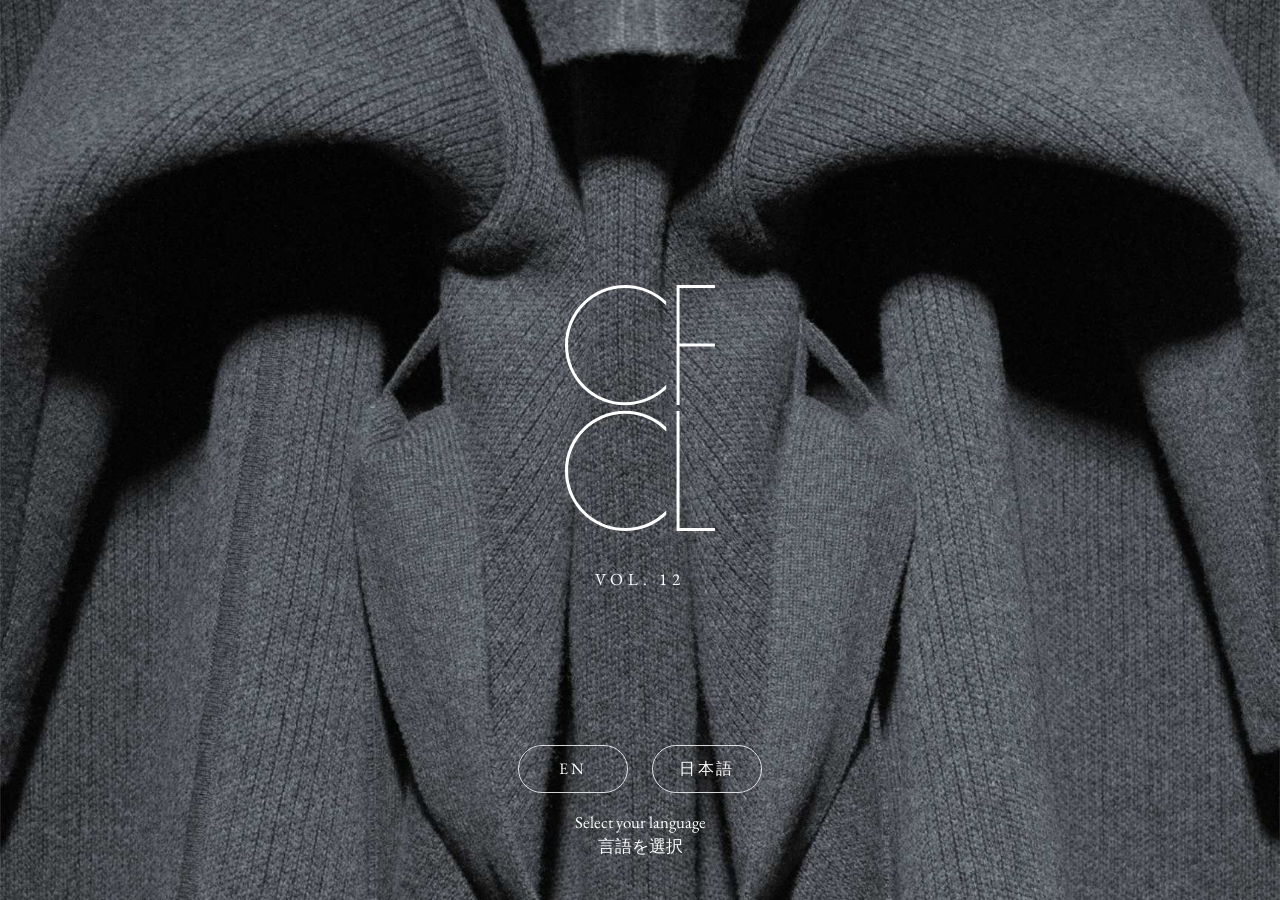
==== index.html @ e59efd7e "model list typo" ====
<!DOCTYPE html>
<html lang="en">
  <head>
    <meta charset="UTF-8" />
    <meta
      name="viewport"
      content="width=device-width, initial-scale=1, viewport-fit=cover"
    />
    <title>CFCL VOL.12 – Show Notes</title>
    <link rel="preconnect" href="https://fonts.googleapis.com" />
    <link rel="preconnect" href="https://fonts.gstatic.com" crossorigin />
    <link
      href="https://fonts.googleapis.com/css2?family=EB+Garamond:wght@400;500;600;700&display=swap"
      rel="stylesheet"
    />
    <link rel="stylesheet" href="styles.css" />
  </head>
  <body>
    <main class="snap-container">
      <!-- Section 1: Hero / language selection -->
      <section id="section-1" class="snap-section hero-section">
        <div class="hero-background"></div>
        <div class="hero-overlay">
          <div class="hero-logo-lockup">
            <img
              src="CFCL-logo-white.svg"
              alt="CFCL VOL.12"
              class="hero-logo"
            />
            <p class="hero-volume">VOL. 12</p>
          </div>
          <div class="hero-language">
            <button
              type="button"
              class="lang-button lang-button-en"
              data-target="#section-2"
            >
              EN
            </button>
            <a
              class="lang-button lang-button-ja"
              href="index-jp.html#section-2"
            >
              日本語
            </a>
          </div>
          <p class="hero-language-caption">
            Select your language<br />
            <span class="hero-language-caption-ja">言語を選択</span>
          </p>
        </div>
      </section>

      <!-- Section 2: Collection introduction -->
      <section id="section-2" class="snap-section intro-section">
        <div class="section-inner section-inner-intro">
          <div class="intro-text">
            <p>
              CFCL continues its creative practice guided by a fundamental
              question: can fashion contribute to shaping a better society?
            </p>
            <p>
              As a medium that connects society and the individual wearer,
              clothing functions as an artwork of multiples, allowing the
              intentions of its maker to spread through the act of wearing.
            </p>
            <p>
              With the VOL.12 Collection, CFCL reconceives the concept of
              “social sculpture” proposed by Joseph Beuys, marking forty years
              since his passing. By bringing together social activism and art,
              Beuys sought to create new forms of society and expanded the
              definition of art itself. Drawing from his practice, which moves
              across social impact, creative expression and aesthetic
              awareness, CFCL layers the conceptual notion of sculpture onto
              Knit-ware.
            </p>
          </div>
          <figure class="intro-image">
            <figcaption class="intro-heading">
              <h1 class="eyebrow">Fall/Winter 2026 Collection</h1>
              <h2 class="title-line">Knit-ware</h2>
              <h3 class="subtitle-line">Sculpture</h3>
            </figcaption>
            <img src="main-image-mid.jpg" alt="CFCL VOL.12 knitwear" />
          </figure>
        </div>
      </section>

      <!-- Sections 3–4: Representative categories (wrapper for cross-section sticky on mobile) -->
      <div class="categories-wrapper">
        <div class="sticky-rep-heading">
          <p class="eyebrow small-caps">VOL.12 REPRESENTATIVE CATEGORIES</p>
        </div>

        <div class="felt-group">
          <div class="sticky-cat-heading">
            <h2 class="category-title underline">FELT INSPIRATION</h2>
            <p class="category-lede">
              This group draws inspiration from the felt works of Joseph
              Beuys, particularly the unarranged drapes and the minimalist
              expression achieved through a single material.
            </p>
          </div>

      <section id="section-3" class="snap-section category-snap-section">
        <div class="section-inner category-snap-inner">
          <header class="category-snap-heading">
            <p class="eyebrow small-caps">VOL.12 REPRESENTATIVE CATEGORIES</p>
          </header>
          <div class="category-snap-grid">
            <div class="category-copy">
              <div class="category-intro">
                <h2 class="category-title underline">FELT INSPIRATION</h2>
                <p class="category-lede">
                  This group draws inspiration from the felt works of Joseph
                  Beuys, particularly the unarranged drapes and the minimalist
                  expression achieved through a single material.
                </p>
              </div>

              <article class="category-entry">
                <h3 class="entry-title">TW INLAY</h3>
                <p>
                  The TW INLAY series features a knitted fabric made from a blend of non-mulesed New
                  Zealand wool and Inner Mongolian cashmere. A triple-layered structure that sandwiches highly
                  elastic recycled polyester between layers creates both substantial firmness and warmth. The raw
                  knitted edges and the mélanged surface give the fabric an appearance of felt. A generously
                  voluminous unlined coat (LOOK #1, 2, 3, 9, 12, 14, 15, 19, 25) creates a strong drape at the
                  back by extending a band across the nape of the neck.
                </p>
              </article>

              <article class="category-entry entry-secondary">
                <h3 class="entry-title">AC MILAN / MILAN VELVET</h3>
                <p>
                  Casual drape is expressed in a contemporary way through the use of multiple lightweight
                  materials. In addition to the signature MILAN series (LOOK #18, 27, 31) made from 100
                  percent recycled polyester, the group includes AC MILAN (LOOK #16, 20, 25, 26, 28, 37),
                  blended with bright acetate yarn, and MILAN VELVET (LOOK #10, 21), blended with rayon
                  chenille yarn. Each expresses a delicate drape suited to the Fall/Winter collection. All are
                  constructed without facings, a method unique to knitwear, resulting in a light and effortless style.
                </p>
              </article>
            </div>

            <figure class="category-image-grid">
              <img src="product-images/1206.jpg" alt="TW INLAY coat in grey" />
              <img
                src="product-images/0099.jpg"
                alt="TW INLAY coat in light grey"
              />
              <img class="secondary-image" src="product-images/0159.jpg" alt="AC MILAN dress" />
              <img class="secondary-image" src="product-images/0432.jpg" alt="MILAN VELVET skirt" />
            </figure>
          </div>
        </div>
      </section>

      <section id="section-3b" class="snap-section category-snap-section mobile-only">
        <div class="section-inner category-snap-inner">
          <header class="category-snap-heading">
            <p class="eyebrow small-caps">VOL.12 REPRESENTATIVE CATEGORIES</p>
          </header>
          <div class="category-snap-grid">
            <div class="category-copy">
              <div class="category-intro">
                <h2 class="category-title underline">FELT INSPIRATION</h2>
                <p class="category-lede">
                  This group draws inspiration from the felt works of Joseph
                  Beuys, particularly the unarranged drapes and the minimalist
                  expression achieved through a single material.
                </p>
              </div>
              <article class="category-entry">
                <h3 class="entry-title">AC MILAN / MILAN VELVET</h3>
                <p>
                  Casual drape is expressed in a contemporary way through the
                  use of multiple lightweight materials. In addition to the
                  signature MILAN series made from 100 percent recycled
                  polyester, the group includes AC MILAN and MILAN VELVET,
                  blended with bright acetate yarn and rayon chenille yarn.
                  Each expresses a delicate drape suited to the Fall/Winter
                  collection, resulting in a light and effortless style.
                </p>
              </article>
            </div>
            <figure class="category-image-grid single-entry-grid">
              <img src="product-images/0159.jpg" alt="AC MILAN dress" />
              <img src="product-images/0432.jpg" alt="MILAN VELVET skirt" />
            </figure>
          </div>
        </div>
      </section>

        </div><!-- .felt-group -->

        <div class="bark-group">
          <div class="sticky-cat-heading">
            <h2 class="category-title underline">BARK INSPIRATION</h2>
            <p class="category-lede">
              The first motif pattern introduced since the founding of the
              brand is a foil print inspired by the bark of oak trees. It
              serves as an homage to Joseph Beuys and his project
              7000 Oaks (1982–1987), realized in Kassel, Germany.
            </p>
          </div>

      <section id="section-4" class="snap-section category-snap-section">
        <div class="section-inner category-snap-inner">
          <header class="category-snap-heading">
            <p class="eyebrow small-caps">VOL.12 REPRESENTATIVE CATEGORIES</p>
          </header>
          <div class="category-snap-grid">
            <div class="category-copy">
              <div class="category-intro">
                <h2 class="category-title underline">BARK INSPIRATION</h2>
                <p class="category-lede">
                  The first motif pattern introduced since the founding of the
                  brand is a foil print inspired by the bark of oak trees. It
                  serves as an homage to Joseph Beuys and his project
                  7000 Oaks (1982–1987), realized in Kassel, Germany.
                </p>
              </div>

              <article class="category-entry">
                <h3 class="entry-title">SOFT PORTRAIT FOIL / SOFT MILAN FOIL</h3>
                <p>
                  The tight-fitting SOFT PORTRAIT FOIL dress (LOOK #32) is knitted in a seamless rib
structure using cupro polyester yarn, then finished with a foil print applied to the completed
garment. The SOFT MILAN FOIL flared dress (LOOK #29, 35), with a hem circumference of
six meters, combines an upper body knitted in seamless rib with metallic yarn and a fan-shaped
skirt knitted in a Milan rib structure and printed with foil. The two sections are sewn together
while creating drapes. In both styles, the foil print is achieved through advanced technology that
applies an extremely thin layer of binder, allowing a smooth luster to be expressed even on
stretch fabric.
                </p>
              </article>

              <article class="category-entry entry-secondary">
                <h3 class="entry-title">FLUFFY FRINGE FOIL / ENCHANT</h3>
                <p>
                  The oak bark motif is also rendered in three-dimensional texture and developed into special
occasion dresses. The FLUFFY FRINGE FOIL dress (LOOK#30, 34, 36, 38, 43) features
plate-like knitted fringe finished with foil print together with metallic thread fringe in two colors,
1,265 pieces in total. Each fringe is inserted by hand, one by one, through holes programmed
into the body of the garment. The ENCHANT train dress (LOOK #39, 40) is further elevated
with 2,670 silver and black sequins, enhancing its elegance.
                </p>
              </article>
            </div>

            <figure class="category-image-grid">
              <img src="product-images/0414.jpg" alt="SOFT PORTRAIT FOIL dress" />
              <img src="product-images/1098.jpg" alt="SOFT MILAN FOIL dress" />
              <img class="secondary-image" src="product-images/1141.jpg" alt="FLUFFY FRINGE FOIL dress" />
              <img class="secondary-image" src="product-images/1182.jpg" alt="ENCHANT dress" />
            </figure>
          </div>
        </div>
      </section>

      <section id="section-4b" class="snap-section category-snap-section mobile-only">
        <div class="section-inner category-snap-inner">
          <header class="category-snap-heading">
            <p class="eyebrow small-caps">VOL.12 REPRESENTATIVE CATEGORIES</p>
          </header>
          <div class="category-snap-grid">
            <div class="category-copy">
              <div class="category-intro">
                <h2 class="category-title underline">BARK INSPIRATION</h2>
                <p class="category-lede">
                  The first motif pattern introduced since the founding of the
                  brand is a foil print inspired by the bark of oak trees. It
                  serves as an homage to Joseph Beuys and his project
                  7000 Oaks, realized in Kassel, Germany.
                </p>
              </div>
              <article class="category-entry">
                <h3 class="entry-title">FLUFFY FRINGE FOIL / ENCHANT</h3>
                <p>
                  The oak bark motif is also rendered in three-dimensional texture and developed into special
occasion dresses. The FLUFFY FRINGE FOIL dress (LOOK#30, 34, 36, 38, 43) features
plate-like knitted fringe finished with foil print together with metallic thread fringe in two colors,
1,265 pieces in total. Each fringe is inserted by hand, one by one, through holes programmed
into the body of the garment. The ENCHANT train dress (LOOK #39, 40) is further elevated
with 2,670 silver and black sequins, enhancing its elegance.
                </p>
              </article>
            </div>
            <figure class="category-image-grid single-entry-grid">
              <img src="product-images/1141.jpg" alt="FLUFFY FRINGE FOIL dress" />
              <img src="product-images/1182.jpg" alt="ENCHANT dress" />
            </figure>
          </div>
        </div>
      </section>

        </div><!-- .bark-group -->
      </div><!-- .categories-wrapper -->

      <!-- Section 5: Veja collaboration & B Corp -->
      <section id="section-5" class="snap-section veja-section">
        <div class="section-inner veja-inner">
          <div class="veja-text">
            <p>
              The collaboration with VEJA began from a shared commitment to
              greater transparency within the sneaker supply chain. In this
              second edition, we continue our exploration of functional design
              and innovative materialswith a new iteration. Incorporating CFCL’s sophisticated style and
              proposing knitwear as tools for people to use in their everyday lives, this exclusive edition reflects
              a reductive design approach and meticulous attention to quality materials. The collaboration is
              scheduled for release in early fall 2026.
            </p>
            <p>
              The collaboration is scheduled for release in early fall 2026.
            </p>
            <p class="veja-link">
              <a href="https://www.veja-store.com" target="_blank" rel="noreferrer"
                >www.veja-store.com</a
              >
            </p>
            <div class="bcorp-inline">
              <div class="bcorp-logo-wrapper">
                <img
                  src="b-corp-2.png"
                  alt="Certified B Corporation"
                  class="bcorp-logo"
                />
              </div>
              <div class="bcorp-text">
                <p>
                  CFCL became the first apparel company in Japan to receive B
                  Corp (Benefit Corporation) certification in July 2022. In
                  January 2026, it was recertified with the highest score
                  achieved by a Japanese company.
                  See below for more information on how CFCL integrates the
                  SDGs into its work.
                </p>
                <p>
                  <a
                    href="https://cfcl.jp/en/pages/consciousness"
                    target="_blank"
                    rel="noreferrer"
                    >www.cfcl.jp/en/consciousness/</a
                  >
                </p>
              </div>
            </div>
          </div>
          <figure class="veja-image">
            <figcaption class="eyebrow veja-heading">VEJA COLLABORATION</figcaption>
            <img src="product-images/0548.jpg" alt="CFCL x VEJA collaboration sneaker" />
          </figure>
        </div>
      </section>

      <!-- Section 6: Artist profile -->
      <section id="section-6" class="snap-section artist-section">
        <div class="section-inner artist-inner">
          <div class="artist-text">
            <h3 class="entry-title">Ben Vida</h3>
            <p>
              Ben Vida is a composer, writer and artist based in New York. His practice encompasses works for voice and ensemble, Musique
Concrète and electro-acoustic improvisation. He has presented pieces at Présences Electronique at ina/GRM, Unsound Festival,
ReWire Festival, eFlux, MoMA, DIA;Beacon, ZKM, BAM and the Semibreve Festival. Recent releases include a collaboration
with the YarnWire Ensemble titled “The Beat My Head Hit” (Shelter Press) and “Vocal Trio” (Blume Editions). His new record
“Oblivion Seekers” will be released in Spring, 2026 on Shelter Press.
            </p>
            <p>
              <a href="https://benvida.bandcamp.com" target="_blank" rel="noreferrer"
                >https://benvida.bandcamp.com</a
              >
            </p>
          </div>
          <figure class="artist-image">
            <figcaption class="eyebrow artist-heading">ARTIST PROFILE</figcaption>
            <img
              src="ben-dither.png"
              alt="Artist Ben Vida performing"
            />
          </figure>
        </div>
      </section>

      <!-- Section 7: Staff credits -->
      <section id="section-7" class="snap-section staff-section">
        <div class="section-inner staff-inner">
          <h2 class="eyebrow staff-title">STAFF CREDIT</h2>
          <div class="staff-columns">
            <div class="staff-column">
              <h3 class="staff-subtitle">Models</h3>
              <p>
                Aine<br />
                Akuch<br />
                Akuol<br />
                Ambre<br />
                Amiru<br />
                Arina<br />
                Coumba<br />
                Elka<br />
                Eniko
              </p>
            </div>
            <div class="staff-column">
              <h3 class="staff-subtitle">&nbsp;</h3>
              <p>
                Floor<br />
                Jeanne<br />
                Jiwoo<br />
                Kira<br />
                Larissa<br />
                Lena</br>
                Maia<br />
                Marie<br />
                Mathias
              </p>
            </div>
            <div class="staff-column">
              <h3 class="staff-subtitle">&nbsp;</h3>
              <p>
                
                Mauve<br />
                Miko<br />
                Nyandeng<br />
                Roxane<br />
                Sanique<br />
                Sasha<br />
                Shiqi<br />
                Suzan<br />
                Toto
              </p>
            </div>
            <div class="staff-column staff-production">
              <p class="staff-roles">
                Production<br />
                Atmospheric Direction<br />
                Dramaturgy<br />
                Musician<br />
                Music Director<br />
                Stylist<br />
                Stylist Studio Manager<br />
                Casting Director<br />
                Invitation Design<br />
                Hair<br />
                Make-Up
              </p>
              <p class="staff-names">
                The Officin<br />
                Nile Koetting<br />
                Dylan Spencer-Davidson<br />
                Ben Vida, Nina Emge<br />
                Ryu Kurosawa<br />
                Benoît Béthume<br />
                Marine Lescieux<br />
                William Lhoest<br />
                Hirofumi Isoya<br />
                Reiko Ito for shiseido<br />
                Jun Nakamura for shiseido
              </p>
            </div>
            <div class="staff-column staff-veja">
              <h3 class="staff-subtitle">Shoes Collaboration</h3>
              <img src="veja.jpg" alt="Veja logo" class="veja-logo-small" />
            </div>
          </div>
        </div>
      </section>

      <!-- Section 8: Contact & back to top -->
      <section id="section-8" class="snap-section contact-section">
        <div class="section-inner contact-inner">
          <h2 class="eyebrow">CONTACT</h2>
          <div class="contact-columns">
            <div class="contact-column">
              <h3 class="contact-subtitle">INTERNATIONAL PRESS</h3>
              <p>
                Lucien Pagès<br />
                <a href="mailto:contact@lucienpages.com"
                  >contact@lucienpages.com</a
                >
              </p>
              <h3 class="contact-subtitle">JAPAN PRESS</h3>
              <p>
                CFCL Inc.<br />
                <a href="mailto:press@cfcl.jp">press@cfcl.jp</a>
              </p>
            </div>
            <div class="contact-column">
              <h3 class="contact-subtitle">About CFCL</h3>
              <p>
                CFCL stands for “Clothing For Contemporary Life." “Simplicity, Modesty, and Responsibility” are
core-values the brand heralds. CFCL designs clothing for people following a timeless approach and ethos.
CFCL primarily consists of 3D computer-aided knitwear using materials which contribute to
sustainability, and state of the art technology. CFCL makes our best effort to build up the most
appropriate domestic value chain and keep it transparent for the credibility of all the stakeholders. CFCL
assesses knitwear as a progressive laboratory for innovative fashion-making that maintains sophistication
while matching the needs of contemporary life.
              </p>
              <p>
                <a href="https://www.cfcl.jp" target="_blank" rel="noreferrer"
                  >www.cfcl.jp</a
                >
              </p>
            </div>
            <div class="contact-column contact-logo-column">
              <img
                src="paris-fashion-week-transparent.png"
                alt="Paris Fashion Week"
                class="pfw-logo logo-multiply"
              />
            </div>
          </div>

          <div class="back-to-top-wrapper">
            <button
              type="button"
              class="back-to-top-button"
              data-target="#section-1"
            >
              <span class="back-to-top-text">Back to top</span>
              <img src="back-to-top.png" alt="Back to top" />
              <span class="sr-only">Back to top</span>
            </button>
          </div>
        </div>
      </section>
    </main>

    <script src="scripts.js"></script>
  </body>
</html>
---- styles.css ----
*,
*::before,
*::after {
  box-sizing: border-box;
}

html,
body {
  margin: 0;
  padding: 0;
  height: 100%;
}

body {
  font-family: "EB Garamond", system-ui, -apple-system, BlinkMacSystemFont,
    "Segoe UI", sans-serif;
  background-color: rgb(237, 237, 237);
  color: #111;
  overflow: hidden;
  overflow-x: hidden;
}

:root {
  --viewport-height: 100vh;
  --hero-screen-height: 100vh;
  --hero-button-height: 2.95rem;
  --hero-caption-bottom: clamp(2.5rem, 4.6vh, 3.15rem);
  --hero-controls-gap: clamp(1rem, 2.1vh, 1.35rem);
  --hero-volume-size: clamp(1rem, 0.97rem + 0.16vw, 1.06rem);
  --hero-caption-size: clamp(1rem, 0.97rem + 0.14vw, 1.05rem);
}

a {
  color: inherit;
  text-decoration: none;
  position: relative;
}

a::after {
  content: "";
  position: absolute;
  left: 0;
  bottom: -0.1em;
  width: 100%;
  height: 1px;
  background-color: currentColor;
  transform-origin: left;
  transform: scaleX(0);
  transition: transform 200ms ease-out;
}

a:hover::after,
a:focus-visible::after {
  transform: scaleX(1);
}

.snap-container {
  position: fixed;
  inset: 0;
  min-height: var(--viewport-height);
  overflow-y: auto;
  overflow-x: hidden;
  scroll-snap-type: y mandatory;
  scroll-behavior: smooth;
}

.snap-section {
  min-height: var(--viewport-height);
  scroll-snap-align: start;
  scroll-snap-stop: always;
  display: flex;
  align-items: stretch;
}

.section-inner {
  width: 100%;
  max-width: 1280px;
  margin: 0 auto;
  padding: 4.7rem 3.2rem;
}

.eyebrow {
  font-size: 0.95rem;
  letter-spacing: 0.16em;
  text-transform: uppercase;
}

.small-caps {
  letter-spacing: 0.18em;
}

.title-line {
  margin-top: 0.75rem;
  font-size: 2.1rem;
}

.subtitle-line {
  margin-top: 0.25rem;
  font-size: 1.1rem;
}

.underline {
  text-decoration: underline;
  text-underline-offset: 0.2em;
}

.sr-only {
  position: absolute;
  width: 1px;
  height: 1px;
  padding: 0;
  margin: -1px;
  overflow: hidden;
  clip: rect(0, 0, 0, 0);
  white-space: nowrap;
  border: 0;
}

/* Hero */

.hero-section {
  position: relative;
  min-height: var(--hero-screen-height);
  color: #fff;
  justify-content: center;
  align-items: center;
  overflow: clip;
}

.hero-background {
  position: absolute;
  inset: 0;
  background-image: url("main-image-mid.jpg");
  background-size: cover;
  background-position: center;
  filter: brightness(0.75);
}

/* Mobile: extend hero image behind notch and Safari browser bar */
@media (max-width: 640px) {
  body.hero-active .hero-background {
    position: fixed;
    top: 0;
    left: 0;
    right: 0;
    bottom: 0;
    z-index: 0;
  }
}

.hero-overlay {
  position: relative;
  z-index: 1;
  text-align: center;
  padding: calc(3.5rem + env(safe-area-inset-top)) 1.75rem
    calc(4rem + env(safe-area-inset-bottom));
  display: flex;
  flex-direction: column;
  align-items: center;
  justify-content: space-between;
  gap: 3rem;
  width: 100%;
  max-width: 520px;
}

.hero-logo-lockup {
  display: flex;
  flex-direction: column;
  align-items: center;
  gap: 1.25rem;
}

.hero-logo {
  width: 180px;
  height: auto;
}

.hero-volume {
  font-size: var(--hero-volume-size);
  letter-spacing: 0.28em;
}

.hero-language {
  display: flex;
  gap: 1.5rem;
}

.lang-button {
  min-width: 110px;
  min-height: var(--hero-button-height);
  padding: 0.7rem 1.6rem;
  border-radius: 999px;
  border: 1px solid rgba(255, 255, 255, 0.82);
  background-color: transparent;
  color: inherit;
  font: inherit;
  display: inline-flex;
  align-items: center;
  justify-content: center;
  letter-spacing: 0.18em;
  text-transform: uppercase;
  cursor: pointer;
  position: relative;
  overflow: hidden;
  opacity: 0;
  transform: translateY(6px);
  transition:
    opacity 400ms ease-out 200ms,
    transform 400ms ease-out 200ms,
    box-shadow 200ms ease-out,
    background-color 150ms ease-out;
}

.hero-ready .lang-button {
  opacity: 1;
  transform: translateY(0);
}

.lang-pressed .hero-language,
.lang-pressed .hero-language-caption {
  opacity: 0 !important;
  pointer-events: none;
  transition: opacity 90ms linear;
}

body:not(.hero-active) .hero-language,
body:not(.hero-active) .hero-language-caption {
  opacity: 0;
  pointer-events: none;
}

.lang-button::before {
  content: "";
  position: absolute;
  inset: 0;
  background-color: rgba(255, 255, 255, 0.12);
  opacity: 0;
  transition: opacity 150ms ease-out;
}

.lang-button:hover {
  box-shadow: 0 0 12px rgba(255, 255, 255, 0.5);
}

.lang-button:active::before {
  opacity: 1;
}

.lang-button:focus-visible {
  outline: 2px solid #fff;
  outline-offset: 2px;
}

.lang-button-ja {
  display: inline-flex;
  justify-content: center;
  align-items: center;
}

.hero-language-caption {
  font-size: var(--hero-caption-size);
  line-height: 1.6;
}

/* Intro */

.section-inner-intro {
  display: grid;
  grid-template-columns: minmax(0, 1.3fr) minmax(0, 1fr);
  gap: 3rem;
  align-items: center;
}

.intro-text p {
  margin-top: 1.1rem;
  line-height: 1.7;
}

.intro-image img {
  width: 100%;
  height: auto;
  display: block;
}

.intro-image,
.veja-image,
.artist-image {
  margin: 0;
}

.intro-heading {
  margin: 0 0 1.1rem;
  text-align: right;
}

.intro-heading .eyebrow {
  margin: 0;
  text-transform: none;
  letter-spacing: 0;
  font-size: 0.9rem;
  font-weight: 500;
}

.intro-heading .title-line {
  margin: 0.15rem 0 0;
  font-size: 3rem;
  font-weight: 500;
}

.intro-heading .subtitle-line {
  margin: 0.15rem 0 0;
  font-size: 2.3rem;
  font-weight: 500;
}

/* Categories */

.categories-section {
  align-items: flex-start;
}

.categories-inner {
  padding-top: 4.5rem;
  padding-bottom: 4.5rem;
  display: flex;
  flex-direction: column;
  gap: 4rem;
}

.sticky-categories {
  position: sticky;
  top: 2rem;
  text-align: right;
  width: min(30rem, 46%);
  margin-left: auto;
  margin-right: 0;
  margin-bottom: 1.5rem;
}

.category-group {
  padding-top: 3.5rem;
  border-top: 1px solid rgba(0, 0, 0, 0.08);
}

.category-header {
  margin-bottom: 2.5rem;
}

.sticky-within {
  position: sticky;
  top: 4.5rem;
  background-color: #f8f5f2;
  padding-bottom: 1.5rem;
}

.category-title {
  margin: 0 0 0.6rem;
  font-size: 1.2rem;
}

.category-lede {
  margin: 0;
  max-width: 36rem;
  line-height: 1.7;
}

.category-entry + .category-entry {
  margin-top: 3rem;
}

.entry-title {
  font-size: 1rem;
  letter-spacing: 0.16em;
  text-transform: uppercase;
  margin: 0 0 1.2rem;
}

.entry-layout {
  display: grid;
  grid-template-columns: minmax(0, 1.2fr) minmax(0, 1.3fr);
  gap: 2rem;
  align-items: start;
}

.entry-images {
  display: grid;
  grid-template-columns: repeat(2, minmax(0, 1fr));
  gap: 0.75rem;
}

.entry-images img {
  width: 100%;
  display: block;
}

.entry-text p {
  margin: 0;
  line-height: 1.7;
}

/* Category snapshot sections */

.category-snap-section {
  align-items: center;
}

.category-snap-inner {
  display: flex;
  flex-direction: column;
  gap: 1.4rem;
}

.category-snap-heading {
  width: 100%;
  text-align: right;
  padding-bottom: 3.6rem;
}

.category-snap-heading .eyebrow {
  margin: 0;
  font-size: 1.38rem;
  letter-spacing: 0.08em;
}

.category-snap-grid {
  display: grid;
  grid-template-columns: minmax(0, 1.2fr) minmax(0, 1fr);
  gap: 3.6rem;
  align-items: start;
}

.category-copy .category-title {
  font-size: 1.3rem;
  margin-bottom: 0.45rem;
  text-underline-offset: 0.14em;
}

.category-copy .category-lede {
  margin-bottom: 1.05rem;
  max-width: 38rem;
  line-height: 1.42;
}

.category-copy .category-entry {
  margin-top: 1.8rem;
}

.category-copy .entry-secondary {
  margin-top: 4.9rem;
}

.category-copy .category-entry p {
  line-height: 1.5;
  margin: 0.35rem 0 0;
}

.category-image-grid {
  display: grid;
  grid-template-columns: repeat(2, minmax(0, 1fr));
  gap: 0.7rem;
  margin: 0;
  margin-top: 0.15rem;
}

.category-image-grid img {
  width: 100%;
  aspect-ratio: 1 / 1.18;
  object-fit: cover;
  display: block;
}

.mobile-only {
  display: none;
}

/* Categories wrapper: invisible on desktop, active on mobile for sticky headers */
.categories-wrapper,
.felt-group,
.bark-group {
  display: contents;
}

.sticky-rep-heading,
.sticky-cat-heading {
  display: none;
}

.single-entry-grid {
  grid-template-columns: repeat(2, minmax(0, 1fr));
}

.section-label-right {
  padding-bottom: 0.75rem;
}

.section-label-right .eyebrow {
  margin: 0;
  text-align: right;
  font-size: 1.38rem;
  letter-spacing: 0.08em;
}

/* Veja + B Corp */

.veja-inner {
  display: grid;
  grid-template-columns: minmax(0, 1.26fr) minmax(0, 1fr);
  gap: 3.8rem;
  align-items: start;
  padding-top: 3.2rem;
  padding-bottom: 3rem;
}

.veja-text p {
  margin-top: 1.1rem;
  line-height: 1.5;
}

.veja-text {
  padding-top: 5.4rem;
}

.veja-image img {
  width: 100%;
  height: 14.8rem;
  object-fit: cover;
  object-position: center 52%;
  transform: scale(1.12);
  transform-origin: center;
  display: block;
}

.veja-image {
  overflow: hidden;
}

.veja-heading {
  text-align: right;
  font-size: 1.38rem;
  letter-spacing: 0.08em;
  margin: 0 0 4.7rem;
}

.bcorp-inline {
  display: grid;
  grid-template-columns: minmax(0, 0.8fr) minmax(0, 1.6fr);
  gap: 1.3rem;
  align-items: start;
  margin-top: 2rem;
}

.bcorp-logo {
  width: 96px;
  max-width: 100%;
}

.bcorp-text p {
  margin-top: 0.6rem;
  line-height: 1.45;
  font-size: 0.92rem;
}

/* Artist */

.artist-inner {
  display: grid;
  grid-template-columns: minmax(0, 1.4fr) minmax(0, 1fr);
  gap: 3.6rem;
  align-items: start;
}

.artist-text p {
  margin-top: 1.1rem;
  line-height: 1.7;
}

.artist-image img {
  width: 100%;
  height: 30rem;
  object-fit: cover;
  object-position: 52% 20%;
  display: block;
}

.artist-heading {
  text-align: right;
  margin: 0 0 4.7rem;
  font-size: 1.38rem;
  letter-spacing: 0.08em;
}

/* Staff */

.staff-inner {
  padding-top: 4.5rem;
}

.staff-title {
  text-align: right;
}

.staff-columns {
  margin-top: 2.65rem;
  display: grid;
  grid-template-columns: minmax(0, 1fr) minmax(0, 1fr) minmax(0, 1fr) minmax(0, 1.9fr) minmax(0, 1fr);
  gap: 2.2rem;
  align-items: flex-start;
}

.staff-subtitle {
  font-size: 0.9rem;
  letter-spacing: 0.16em;
  text-transform: uppercase;
  margin: 0 0 0.9rem;
}

.staff-column p {
  margin: 0;
  line-height: 1.58;
}

.staff-production {
  display: grid;
  grid-template-columns: minmax(0, 1fr) minmax(0, 1fr);
  gap: 1rem;
}

.staff-roles {
  font-weight: 600;
}

.veja-logo-small {
  width: 60px;
  clip-path: polygon(12% 0, 88% 0, 100% 12%, 100% 88%, 88% 100%, 12% 100%, 0 88%, 0 12%);
}

.logo-multiply {
  mix-blend-mode: darken;
  opacity: 0.96;
  filter: grayscale(1) contrast(1.35);
}

/* Contact */

.contact-inner {
  padding-top: 4.5rem;
}

.contact-section {
  position: relative;
}

.contact-inner .eyebrow {
  text-align: right;
  font-size: 1.38rem;
  letter-spacing: 0.08em;
  font-weight: 400;
}

.contact-columns {
  margin-top: 3rem;
  display: grid;
  grid-template-columns: minmax(0, 1.2fr) minmax(0, 1.4fr) minmax(0, 0.6fr);
  gap: 2.5rem;
  align-items: flex-start;
}

.contact-subtitle {
  font-size: 0.9rem;
  letter-spacing: 0.16em;
  text-transform: uppercase;
  margin: 0 0 0.9rem;
}

.contact-column p {
  margin: 0 0 1rem;
  line-height: 1.7;
}

.pfw-logo {
  width: 72px;
  display: block;
  margin-left: auto;
}

.back-to-top-wrapper {
  margin-top: 0;
  position: absolute;
  right: 3.1rem;
  bottom: 2rem;
  display: flex;
  justify-content: flex-end;
}

.back-to-top-button {
  display: inline-flex;
  align-items: center;
  gap: 0.35rem;
  border: none;
  padding: 0;
  background: none;
  cursor: pointer;
  font: inherit;
  mix-blend-mode: darken;
  opacity: 0.96;
  filter: grayscale(1) contrast(1.35);
}

.back-to-top-text {
  font-size: 0.9rem;
}

.back-to-top-button img {
  width: 26px;
  height: 26px;
  display: block;
}

/* Responsive */

@media (max-width: 900px) {
  .section-inner {
    padding-inline: 2rem;
  }

  .section-inner-intro,
  .veja-inner,
  .bcorp-inner,
  .artist-inner {
    grid-template-columns: minmax(0, 1fr);
  }

  .section-inner-intro {
    display: flex;
    flex-direction: column;
  }

  .veja-inner,
  .artist-inner {
    display: flex;
    flex-direction: column;
  }

  .veja-image,
  .artist-image {
    order: 1;
    width: 100%;
  }

  .veja-text,
  .artist-text {
    order: 2;
  }

  .section-inner-intro .intro-image {
    order: 1;
    width: 100%;
  }

  .section-inner-intro .intro-text {
    order: 2;
    width: min(100%, 38rem);
    margin: 0 auto;
  }

  .intro-heading {
    text-align: center;
    margin-bottom: 1.45rem;
  }

  .intro-heading .eyebrow {
    font-size: 0.95rem;
  }

  .intro-heading .title-line {
    font-size: 2.05rem;
  }

  .intro-heading .subtitle-line {
    font-size: 1.45rem;
  }

  .category-snap-inner {
    gap: 1rem;
  }

  .category-snap-heading {
    text-align: center;
    padding-bottom: 1.55rem;
  }

  .category-snap-heading .eyebrow {
    font-size: 1.3rem;
    letter-spacing: 0.07em;
  }

  .category-snap-grid {
    grid-template-columns: minmax(0, 1fr);
    gap: 1rem;
  }

  .category-copy .category-title {
    font-size: 1.55rem;
  }

  .mobile-only {
    display: flex;
  }

  .categories-wrapper,
  .felt-group,
  .bark-group {
    display: block;
  }

  .sticky-rep-heading {
    display: block;
    position: sticky;
    top: 0;
    z-index: 10;
    background: rgb(237, 237, 237);
    text-align: center;
    padding: 2.7rem 2rem 0.8rem;
  }

  .sticky-rep-heading .eyebrow {
    margin: 0;
    font-size: 1.3rem;
    letter-spacing: 0.07em;
  }

  .sticky-cat-heading {
    display: block;
    position: sticky;
    top: 4rem;
    z-index: 9;
    background: rgb(237, 237, 237);
    padding: 0.9rem 2rem 0.8rem;
  }

  .sticky-cat-heading .category-title {
    font-size: 1.55rem;
    margin-bottom: 0.45rem;
  }

  .sticky-cat-heading .category-lede {
    margin: 0;
    max-width: 34rem;
    margin-inline: auto;
    line-height: 1.42;
  }

  .categories-wrapper .category-snap-heading,
  .categories-wrapper .category-intro {
    display: none;
  }

  .categories-wrapper .category-image-grid {
    margin-top: 0;
  }

  .categories-wrapper .category-snap-section {
    align-items: flex-start;
  }

  #section-3 .entry-secondary,
  #section-4 .entry-secondary,
  #section-3 .secondary-image,
  #section-4 .secondary-image {
    display: none;
  }

  .category-copy .entry-secondary {
    margin-top: 2rem;
  }

  .section-label-right .eyebrow {
    text-align: center;
    font-size: 1.6rem;
  }

  .categories-inner {
    padding-inline: 2rem;
  }

  .entry-images {
    grid-template-columns: repeat(2, minmax(0, 1fr));
  }

  .staff-columns {
    grid-template-columns: repeat(3, minmax(0, 1fr));
  }

  .contact-columns {
    grid-template-columns: minmax(0, 1fr);
  }

  .pfw-logo {
    margin: 1.5rem auto 0;
  }

  .back-to-top-wrapper {
    position: static;
    margin-top: 3rem;
    justify-content: center;
  }
}

@media (min-width: 641px) and (max-width: 900px) {
  .section-inner-intro .intro-image {
    width: min(100%, 32rem);
    margin: 0 auto;
  }

  .intro-image img {
    max-height: clamp(18rem, 37vh, 26rem);
    object-fit: cover;
  }
}

@media (min-width: 1400px) {
  .section-inner {
    max-width: 1440px;
    padding-left: 4rem;
    padding-right: 4rem;
  }

  .category-snap-grid {
    grid-template-columns: minmax(0, 1.25fr) minmax(0, 1fr);
  }
}

@media (max-width: 640px) {
  .section-inner {
    padding-inline: 2rem;
    padding-top: 2.7rem;
    padding-bottom: 2.7rem;
  }

  .snap-section {
    min-height: var(--viewport-height);
    scroll-snap-align: start;
  }

  .snap-container {
    min-height: var(--viewport-height);
  }

  .hero-section {
    min-height: var(--hero-screen-height);
    height: var(--hero-screen-height);
  }

  .intro-section {
    height: var(--viewport-height);
    max-height: var(--viewport-height);
    overflow: hidden;
  }

  .section-inner-intro {
    gap: 1rem;
    height: 100%;
    overflow: hidden;
    padding-top: 0.95rem;
    padding-bottom: 1.5rem;
  }

  .section-inner-intro .intro-image {
    order: 1;
    flex: 1 1 0;
    min-height: 0;
    display: flex;
    flex-direction: column;
  }

  .intro-heading {
    flex-shrink: 0;
    margin-bottom: 1.25rem;
  }

  .intro-image img {
    flex: 1 1 0;
    min-height: 80px;
    max-height: min(42vh, 21rem);
    aspect-ratio: 1 / 1;
    object-fit: contain;
    object-position: center;
    width: 100%;
  }

  .section-inner-intro .intro-text {
    order: 2;
    flex-shrink: 0;
  }

  .intro-text p {
    font-size: 0.95rem;
    line-height: 1.45;
    margin-top: 0.85rem;
  }

  .intro-text p:first-child {
    margin-top: 0;
  }

  .sticky-rep-heading {
    padding: 1rem 2rem 0.95rem;
  }

  .sticky-rep-heading .eyebrow {
    font-size: 0.92rem;
    letter-spacing: 0.06em;
  }

  .sticky-cat-heading {
    top: 2.5rem;
    padding: 1.3rem 2rem 0.7rem;
  }

  .sticky-cat-heading .category-title {
    font-size: 1.15rem;
    margin-bottom: 0.28rem;
  }

  .sticky-cat-heading .category-lede {
    font-size: 0.93rem;
    line-height: 1.42;
  }

  .categories-wrapper .category-snap-section {
    min-height: auto;
  }

  .categories-wrapper .category-snap-inner {
    padding-top: 11.8rem;
    height: var(--viewport-height);
    min-height: 0;
    gap: 0.95rem;
  }

  .categories-wrapper .category-snap-grid {
    flex: 1;
    min-height: 0;
    grid-template-rows: auto auto;
    align-content: start;
  }

  .categories-wrapper .category-image-grid {
    width: calc(100% + 0.5rem);
    margin: 0.7rem -0.25rem 0.95rem;
    overflow: visible;
    align-self: start;
    gap: 0.5rem;
  }

  .categories-wrapper .category-image-grid img {
    aspect-ratio: 1 / 1.5;
    width: 100%;
    height: auto;
    object-fit: contain;
  }

  .category-snap-heading .eyebrow {
    font-size: 0.92rem;
    letter-spacing: 0.06em;
  }

  .category-copy .category-title {
    font-size: 1.15rem;
  }

  .category-copy {
    display: contents;
  }

  .category-image-grid {
    order: 2;
    margin-top: 0.55rem;
  }

  .category-copy .category-entry {
    order: 3;
  }

  .category-copy .category-lede,
  .category-copy .category-entry p {
    font-size: 0.93rem;
    line-height: 1.42;
  }

  .category-copy .category-entry {
    margin-top: 1.1rem;
  }

  .entry-title {
    font-size: 0.73rem;
    margin-bottom: 0.6rem;
    letter-spacing: 0.11em;
  }

  .veja-inner {
    gap: 0.55rem;
    padding-top: 1rem;
    padding-bottom: 0.45rem;
  }

  .veja-text {
    padding-top: 0;
    width: min(100%, 38rem);
    margin: 0 auto;
  }

  .veja-heading {
    text-align: center;
    font-size: 0.92rem;
    letter-spacing: 0.06em;
    margin: 0 0 1.2rem;
  }

  .veja-image img {
    width: 100%;
    max-width: 16rem;
    height: auto;
    aspect-ratio: 1 / 1.05;
    object-fit: cover;
    object-position: center;
    transform: none;
    margin-inline: auto;
  }

  .veja-text p {
    font-size: 0.83rem;
    line-height: 1.29;
    margin-top: 0.5rem;
  }

  .bcorp-inline {
    margin-top: 0.6rem;
    gap: 0.45rem;
    grid-template-columns: 62px minmax(0, 1fr);
  }

  .bcorp-logo {
    width: 58px;
  }

  .bcorp-text p {
    font-size: 0.77rem;
    line-height: 1.24;
    margin-top: 0.32rem;
  }

  .artist-inner {
    gap: 2.2rem;
    padding-top: 1rem;
    padding-bottom: 1.6rem;
  }

  .artist-text {
    width: min(100%, 38rem);
    margin: 0 auto;
  }

  .artist-heading {
    text-align: center;
    font-size: 0.92rem;
    letter-spacing: 0.06em;
    margin-bottom: 1.4rem;
  }

  .artist-image img {
    height: min(36vh, 16rem);
    width: 100%;
    object-fit: cover;
    object-position: center;
  }

  .artist-text p {
    font-size: 0.9rem;
    line-height: 1.38;
    margin-top: 0.8rem;
  }

  .staff-title {
    text-align: center;
    font-size: 0.92rem;
    font-weight: 400;
    letter-spacing: 0.06em;
  }

  .staff-columns {
    margin-top: 0.95rem;
    grid-template-columns: repeat(3, minmax(0, 1fr));
    gap: 0.9rem;
    border-top: 1px solid rgba(0, 0, 0, 0.3);
    padding-top: 1.15rem;
  }

  .staff-column p {
    font-size: 0.84rem;
    line-height: 1.26;
  }

  .staff-production {
    grid-column: 1 / -1;
    grid-template-columns: minmax(0, 1fr) minmax(0, 1fr);
    border-top: 1px solid rgba(0, 0, 0, 0.3);
    padding-top: 1.1rem;
    margin-top: 0.35rem;
  }

  .staff-veja {
    grid-column: 1 / -1;
    border-top: 1px solid rgba(0, 0, 0, 0.3);
    padding-top: 1.1rem;
  }

  .staff-subtitle {
    font-size: 0.78rem;
    margin-bottom: 0.45rem;
    letter-spacing: 0.08em;
  }

  .staff-inner {
    padding-top: 1rem;
  }

  .veja-logo-small {
    width: 45px;
    display: block;
    margin: 1.6rem auto 1rem;
  }

  .contact-inner .eyebrow {
    font-size: 0.92rem;
    letter-spacing: 0.06em;
    font-weight: 400;
    margin-bottom: 0.6rem;
  }

  .contact-inner {
    padding-top: 1rem;
    padding-bottom: calc(4rem + env(safe-area-inset-bottom));
  }

  .contact-columns {
    margin-top: 2rem;
    gap: 1.65rem;
  }

  .contact-column p + .contact-subtitle {
    margin-top: 1.4rem;
  }

  .contact-column p {
    font-size: 0.95rem;
    line-height: 1.45;
    margin-bottom: 0.8rem;
  }

  .pfw-logo {
    margin-top: 4.5rem;
  }

  .back-to-top-button img {
    width: 18px;
    height: 18px;
  }

  .categories-inner {
    padding-inline: 2rem;
  }

  .sticky-categories {
    top: 1.5rem;
    text-align: center;
    width: 100%;
    margin-right: auto;
  }

  .sticky-within {
    top: 3.25rem;
  }

  .hero-overlay {
    padding-inline: 2rem;
  }

  .hero-logo {
    width: clamp(128px, 31vw, 138px);
  }

  .hero-language-caption {
    line-height: 1.45;
  }

  .back-to-top-wrapper {
    position: absolute;
    right: 2rem;
    bottom: calc(1.6rem + env(safe-area-inset-bottom));
    margin-top: 0;
    justify-content: flex-end;
  }

  .contact-section {
    position: relative;
    min-height: var(--hero-screen-height);
  }

  .contact-inner .eyebrow {
    text-align: center;
  }

  .hero-language {
    position: fixed;
    left: 50%;
    bottom: calc(
      var(--hero-caption-bottom) + env(safe-area-inset-bottom) +
        var(--hero-controls-gap) + var(--hero-button-height)
    );
    transform: translateX(-50%);
    z-index: 6;
  }

  .hero-language-caption {
    position: fixed;
    left: 50%;
    bottom: calc(var(--hero-caption-bottom) + env(safe-area-inset-bottom));
    transform: translateX(-50%);
    z-index: 6;
    margin: 0;
  }
}

@media (max-width: 640px) and (max-height: 780px) {
  :root {
    --hero-caption-bottom: clamp(2.15rem, 5.3vh, 2.7rem);
    --hero-controls-gap: clamp(0.95rem, 1.9vh, 1.15rem);
  }

  .hero-language {
    bottom: calc(
      var(--hero-caption-bottom) + env(safe-area-inset-bottom) +
        var(--hero-controls-gap) + var(--hero-button-height)
    );
  }

  .hero-language-caption {
    bottom: calc(var(--hero-caption-bottom) + env(safe-area-inset-bottom));
  }
}

@media (max-width: 640px) and (max-height: 700px) {
  .intro-text p {
    font-size: 0.85rem;
    line-height: 1.35;
    margin-top: 0.65rem;
  }

  .intro-heading .eyebrow {
    font-size: 0.8rem;
  }

  .intro-heading .title-line {
    font-size: 1.4rem;
  }

  .intro-heading .subtitle-line {
    font-size: 0.9rem;
  }

  .section-inner-intro {
    padding-top: 1.5rem;
    padding-bottom: 1.5rem;
  }

  /* Very short viewports: make hero logo + lockup more compact so buttons don't overlap VOL.12 */
  .hero-logo {
    width: clamp(110px, 26vw, 130px);
  }

  .hero-logo-lockup {
    gap: 0.85rem;
  }

  .hero-volume {
    font-size: 0.82rem;
  }

  :root {
    --hero-button-height: 2.7rem;
  }
}

@media (min-width: 901px) {
  .hero-logo {
    width: clamp(150px, 10.8vw, 171px);
  }

  .hero-language {
    position: fixed;
    left: 50%;
    bottom: calc(
      var(--hero-caption-bottom) + env(safe-area-inset-bottom) +
        var(--hero-controls-gap) + var(--hero-button-height)
    );
    transform: translateX(-50%);
    z-index: 2;
    transition: opacity 180ms ease-out;
  }

  .hero-language-caption {
    position: fixed;
    left: 50%;
    bottom: calc(var(--hero-caption-bottom) + env(safe-area-inset-bottom));
    transform: translateX(-50%);
    z-index: 2;
    margin: 0;
    line-height: 1.45;
    transition: opacity 180ms ease-out;
  }

}

@media (min-width: 901px) and (max-height: 790px) {
  :root {
    --hero-caption-bottom: clamp(2.15rem, 5vh, 2.65rem);
    --hero-controls-gap: clamp(0.9rem, 1.6vh, 1.05rem);
  }

  .hero-language {
    bottom: calc(
      var(--hero-caption-bottom) + env(safe-area-inset-bottom) +
        var(--hero-controls-gap) + var(--hero-button-height)
    );
  }

  .hero-language-caption {
    bottom: calc(var(--hero-caption-bottom) + env(safe-area-inset-bottom));
  }
}

@media (min-width: 641px) and (max-width: 900px) {
  .hero-logo {
    width: clamp(138px, 20vw, 156px);
  }

  .hero-language {
    position: fixed;
    left: 50%;
    bottom: calc(
      var(--hero-caption-bottom) + env(safe-area-inset-bottom) +
        var(--hero-controls-gap) + var(--hero-button-height)
    );
    transform: translateX(-50%);
    z-index: 6;
  }

  .hero-language-caption {
    position: fixed;
    left: 50%;
    bottom: calc(var(--hero-caption-bottom) + env(safe-area-inset-bottom));
    transform: translateX(-50%);
    z-index: 6;
    margin: 0;
  }

  .categories-wrapper .category-snap-section {
    min-height: auto;
  }

  .categories-wrapper .category-snap-inner {
    padding-top: 14rem;
    height: var(--viewport-height);
    min-height: 0;
    gap: 0.6rem;
  }

  .categories-wrapper .category-copy {
    display: contents;
  }

  .categories-wrapper .category-image-grid {
    order: 1;
  }

  .categories-wrapper .category-copy .category-entry {
    order: 2;
  }

  .categories-wrapper .category-snap-grid {
    flex: 1;
    min-height: 0;
    grid-template-rows: 1fr auto;
  }

  .categories-wrapper .category-image-grid {
    overflow: hidden;
  }

  .categories-wrapper .category-image-grid img {
    aspect-ratio: auto;
    height: 100%;
    object-fit: cover;
  }

  .bcorp-inline {
    grid-template-columns: minmax(0, 1fr);
    gap: 1rem;
  }

  .veja-image img {
    height: 13rem;
    transform: none;
  }

  .veja-text {
    padding-top: 0;
  }

  .veja-heading {
    text-align: center;
    font-size: 1.6rem;
    margin-bottom: 1rem;
  }
}

@media (min-width: 1400px) and (max-width: 1799px) {
  .hero-logo {
    width: clamp(168px, 11vw, 171px);
  }
}

@media (min-width: 1800px) {
  .hero-logo {
    width: clamp(176px, 9.5vw, 180px);
  }
}

/* Small screens: globally nudge type down slightly so layered content has more room */
@media (max-width: 640px) {
  html {
    font-size: 15px;
  }

  /* Extra breathing room at the bottom of the Bark / FLUFFY FRINGE FOIL section so
     its last line doesn't visually collide with the VEJA heading when snapping */
  #section-4 .category-snap-inner,
  #section-4b .category-snap-inner {
    padding-bottom: 3.4rem;
  }
}

@media (max-width: 360px) {
  html {
    font-size: 14px;
  }
}

@supports (height: 100lvh) {
  @media (max-width: 640px) {
    .snap-container {
      min-height: 100lvh;
      height: 100lvh;
    }

    .hero-section {
      min-height: 100lvh;
      height: 100lvh;
    }
  }
}
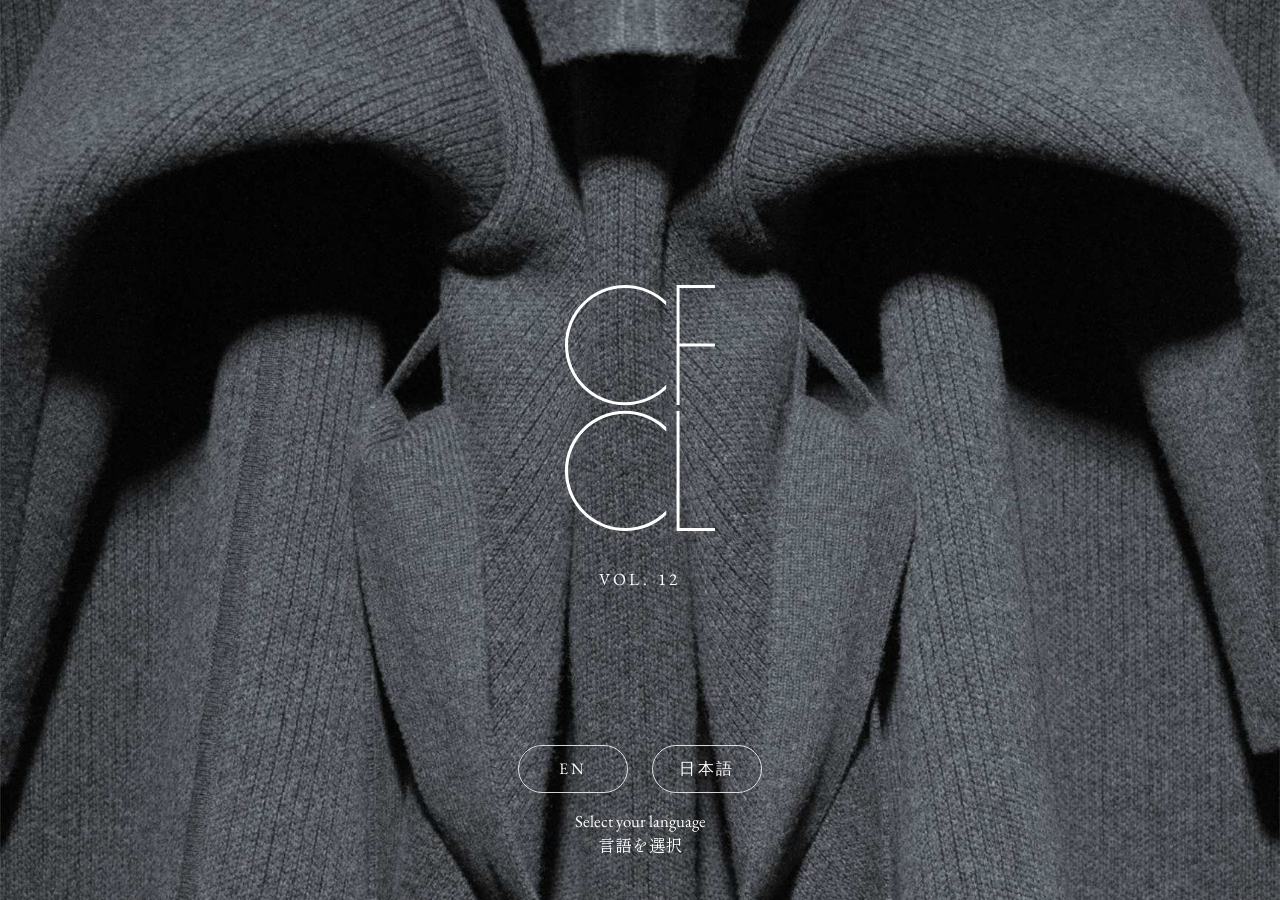
==== commit ad9f2490: "japanese typeface" ====
--- a/index.html
+++ b/index.html
@@ -11,6 +11,10 @@
     <link rel="preconnect" href="https://fonts.gstatic.com" crossorigin />
     <link
       href="https://fonts.googleapis.com/css2?family=EB+Garamond:wght@400;500;600;700&display=swap"
+      rel="stylesheet"
+    />
+    <link
+      href="https://fonts.googleapis.com/css2?family=Shippori+Mincho&display=swap"
       rel="stylesheet"
     />
     <link rel="stylesheet" href="styles.css" />
@@ -40,13 +44,14 @@
             <a
               class="lang-button lang-button-ja"
               href="index-jp.html#section-2"
+              lang="ja"
             >
               日本語
             </a>
           </div>
           <p class="hero-language-caption">
             Select your language<br />
-            <span class="hero-language-caption-ja">言語を選択</span>
+            <span class="hero-language-caption-ja" lang="ja">言語を選択</span>
           </p>
         </div>
       </section>
@@ -454,8 +459,8 @@
                 Marine Lescieux<br />
                 William Lhoest<br />
                 Hirofumi Isoya<br />
-                Reiko Ito for shiseido<br />
-                Jun Nakamura for shiseido
+                Reiko Ito for Shiseido<br />
+                Jun Nakamura for Shiseido
               </p>
             </div>
             <div class="staff-column staff-veja">
--- a/styles.css
+++ b/styles.css
@@ -18,6 +18,11 @@
   color: #111;
   overflow: hidden;
   overflow-x: hidden;
+}
+
+:lang(ja) {
+  font-family: "Shippori Mincho", system-ui, -apple-system, BlinkMacSystemFont,
+    "Segoe UI", sans-serif;
 }
 
 :root {
@@ -177,7 +182,7 @@
 
 .hero-volume {
   font-size: var(--hero-volume-size);
-  letter-spacing: 0.28em;
+  letter-spacing: 0.22em;
 }
 
 .hero-language {
@@ -1004,17 +1009,18 @@
   }
 
   .sticky-rep-heading {
-    padding: 1rem 2rem 0.95rem;
+    padding: 1.2rem 2rem 0.95rem;
   }
 
   .sticky-rep-heading .eyebrow {
-    font-size: 0.92rem;
+    font-size: 0.98rem;
     letter-spacing: 0.06em;
+    font-weight: 600;
   }
 
   .sticky-cat-heading {
     top: 2.5rem;
-    padding: 1.3rem 2rem 0.7rem;
+    padding: 1.6rem 2rem 0.7rem;
   }
 
   .sticky-cat-heading .category-title {
@@ -1032,7 +1038,7 @@
   }
 
   .categories-wrapper .category-snap-inner {
-    padding-top: 11.8rem;
+    padding-top: 11rem;
     height: var(--viewport-height);
     min-height: 0;
     gap: 0.95rem;
@@ -1089,11 +1095,11 @@
   }
 
   .category-copy .category-entry {
-    margin-top: 1.1rem;
+    margin-top: .8rem;
   }
 
   .entry-title {
-    font-size: 0.73rem;
+    font-size: 0.9rem;
     margin-bottom: 0.6rem;
     letter-spacing: 0.11em;
   }
@@ -1112,9 +1118,10 @@
 
   .veja-heading {
     text-align: center;
-    font-size: 0.92rem;
+    font-size: 0.98rem;
     letter-spacing: 0.06em;
-    margin: 0 0 1.2rem;
+    margin: 0 0 1.6rem;
+    font-weight: 600;
   }
 
   .veja-image img {
@@ -1135,7 +1142,7 @@
   }
 
   .bcorp-inline {
-    margin-top: 0.6rem;
+    margin-top: 1rem;
     gap: 0.45rem;
     grid-template-columns: 62px minmax(0, 1fr);
   }
@@ -1163,9 +1170,10 @@
 
   .artist-heading {
     text-align: center;
-    font-size: 0.92rem;
+    font-size: 0.98rem;
     letter-spacing: 0.06em;
     margin-bottom: 1.4rem;
+    font-weight: 600;
   }
 
   .artist-image img {
@@ -1183,8 +1191,8 @@
 
   .staff-title {
     text-align: center;
-    font-size: 0.92rem;
-    font-weight: 400;
+    font-size: 0.98rem;
+    font-weight: 600;
     letter-spacing: 0.06em;
   }
 
@@ -1232,9 +1240,9 @@
   }
 
   .contact-inner .eyebrow {
-    font-size: 0.92rem;
+    font-size: 0.98rem;
     letter-spacing: 0.06em;
-    font-weight: 400;
+    font-weight: 600;
     margin-bottom: 0.6rem;
   }
 
